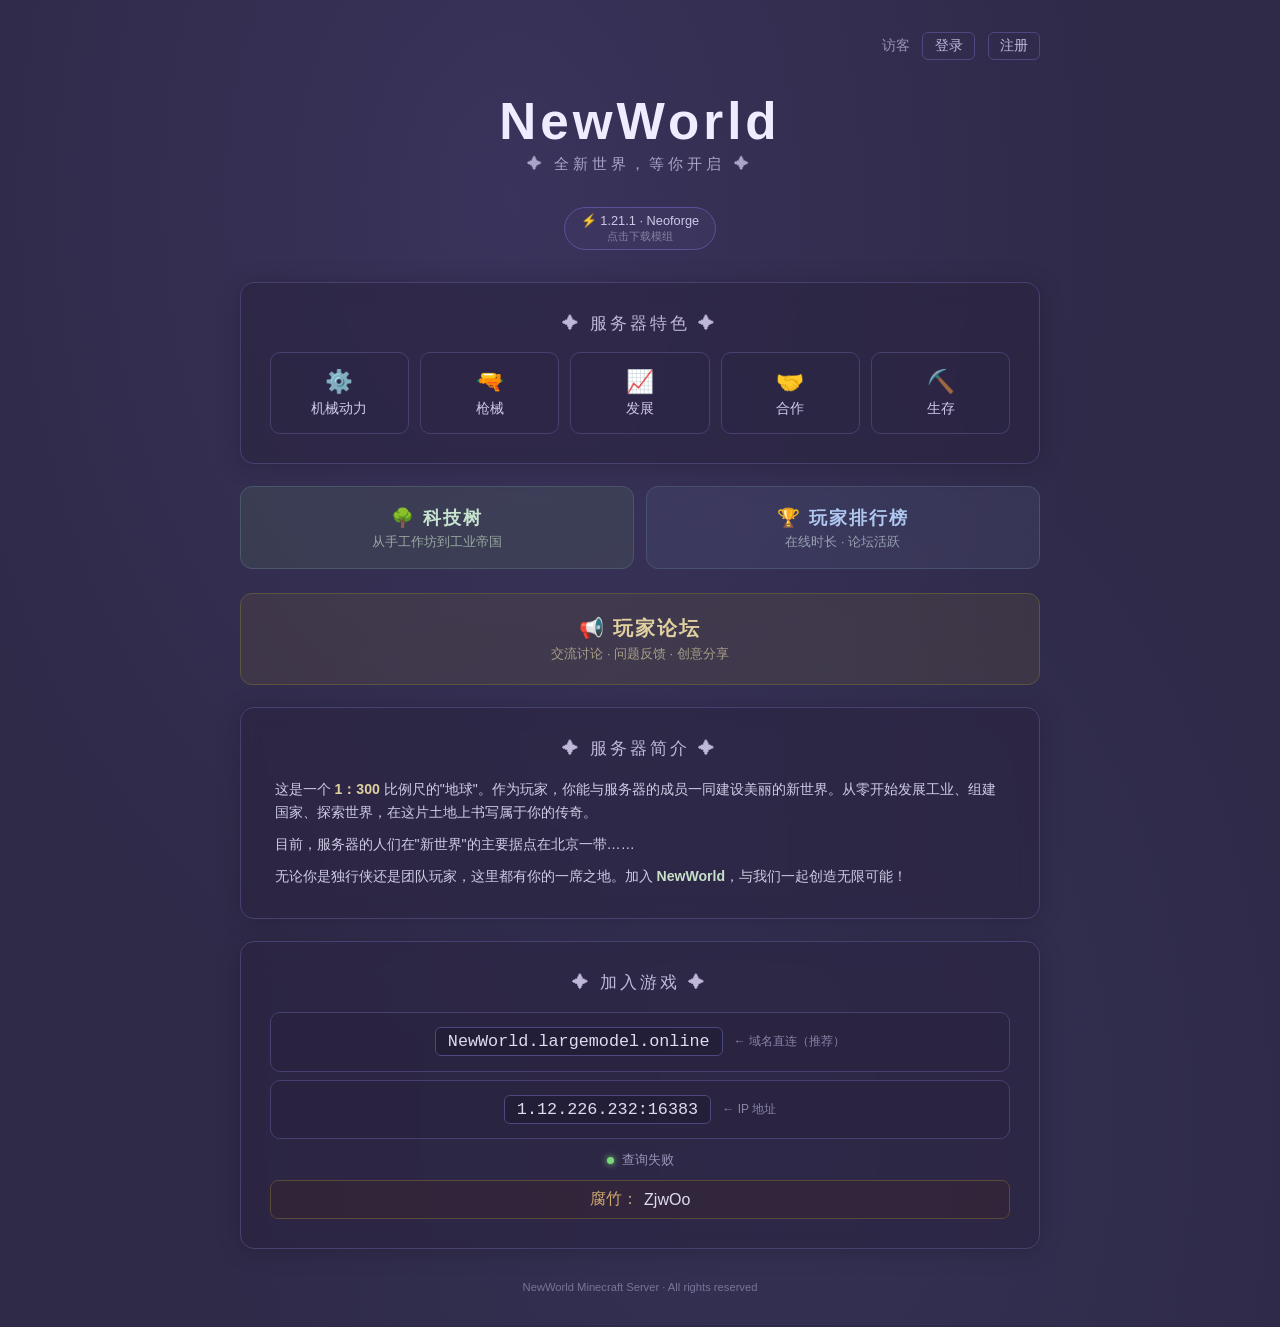
==== index.html @ 07bcfc47 "Initial commit: NewWorld Minecraft Server website" ====
<!DOCTYPE html>
<html lang="zh-CN">
<head>
<meta charset="utf-8">
<meta name="viewport" content="width=device-width, initial-scale=1.0">
<title>NewWorld Minecraft Server</title>
<style>
*{margin:0;padding:0;box-sizing:border-box}
body{
  font-family:'Segoe UI','PingFang SC','Microsoft YaHei',sans-serif;
  background:#2f2a48;
  color:#e4e0f0;
  min-height:100vh;
  display:flex;
  flex-direction:column;
  align-items:center;
  background-image:
    radial-gradient(ellipse at 40% 15%, rgba(120,100,200,.15) 0%, transparent 55%),
    radial-gradient(ellipse at 60% 85%, rgba(90,110,190,.1) 0%, transparent 50%);
  padding:2rem;
}
.container{max-width:800px;width:100%;text-align:center;flex:1;position:relative;z-index:1}
.top-bar{display:flex;justify-content:flex-end;align-items:center;gap:.8rem;margin-bottom:2rem;font-size:.85rem}
.top-bar .guest{color:#9a94b8}
.top-bar .user{color:#c8e0c8;font-size:1.05rem;font-weight:500}
.top-bar a{cursor:pointer;color:#c0b8e0;text-decoration:none;padding:.25rem .7rem;border:1px solid #4e4880;border-radius:6px;transition:.2s}
.top-bar a:hover{background:rgba(100,80,180,.15);border-color:#8a82b8}
.logo{font-size:3.2rem;font-weight:700;color:#f0ecff;letter-spacing:4px;margin-bottom:.2rem}
.subtitle{font-size:.95rem;color:#aaa4c8;margin-bottom:2rem;letter-spacing:4px}
.badge{display:inline-block;background:rgba(65,58,100,.55);border:1px solid #5a5298;border-radius:999px;padding:.3rem 1rem;font-size:.8rem;color:#d0c8e8;margin-bottom:2rem}
.card{background:rgba(42,36,64,.6);border:1px solid #484070;border-radius:14px;padding:1.8rem;backdrop-filter:blur(10px);margin-bottom:1.4rem;box-shadow:0 2px 24px rgba(0,0,0,.18)}
.card h2{font-size:1.05rem;margin-bottom:1.1rem;letter-spacing:3px;color:#c0b8d8;font-weight:400}
.features{display:grid;grid-template-columns:repeat(auto-fit,minmax(130px,1fr));gap:.7rem}
.feature{background:rgba(45,38,68,.5);border:1px solid #484070;border-radius:10px;padding:.9rem .4rem;transition:.25s;cursor:pointer;position:relative}
.feature:hover{border-color:#6a6298;transform:translateY(-3px);box-shadow:0 4px 16px rgba(70,55,140,.25)}
.feature .icon{font-size:1.4rem;display:block;margin-bottom:.3rem}
.feature .label{font-size:.85rem;color:#d0c8e8}
.feature .tip{visibility:hidden;opacity:0;position:absolute;bottom:calc(100% + 8px);left:50%;transform:translateX(-50%);background:rgba(40,34,62,.95);border:1px solid #4e4880;border-radius:8px;padding:.3rem .65rem;font-size:.7rem;color:#d0c8e8;white-space:nowrap;transition:.15s;z-index:10;pointer-events:none;box-shadow:0 4px 12px rgba(0,0,0,.3)}
.feature .tip::after{content:'';position:absolute;top:100%;left:50%;transform:translateX(-50%);border:4px solid transparent;border-top-color:#4e4880}
.feature:hover .tip{visibility:visible;opacity:1}
.ip-box{background:rgba(38,32,58,.45);border:1px solid #484070;border-radius:10px;padding:.9rem;display:flex;align-items:center;justify-content:center;gap:.7rem;flex-wrap:wrap;margin-top:.5rem}
.ip-box code{font-size:1.05rem;background:rgba(30,26,50,.55);padding:.25rem .75rem;border-radius:6px;border:1px solid #4e4880;word-break:break-all;font-weight:500;color:#e0dcf0}
.ip-box .hint{font-size:.75rem;color:#8a84a8}
.status{display:inline-flex;align-items:center;gap:.5rem;font-size:.8rem;color:#9a94b8;margin-top:.8rem}
.status-dot{width:7px;height:7px;border-radius:50%;background:#7ad87a;display:inline-block;animation:pulse 2.5s infinite;box-shadow:0 0 6px #7ad87a}
@keyframes pulse{0%,100%{opacity:1}50%{opacity:.4}}
.footer{margin-top:2rem;font-size:.7rem;color:#7a7498}
.modal{display:none;position:fixed;inset:0;background:rgba(0,0,0,.45);align-items:center;justify-content:center;z-index:100;padding:1rem}
.modal.show{display:flex}
.modal-box{background:#2f2a48;border:1px solid #484070;border-radius:14px;padding:1.8rem;width:100%;max-width:360px;box-shadow:0 6px 32px rgba(0,0,0,.35)}
.modal-box h3{font-size:1.05rem;margin-bottom:1rem;color:#c0b8d8;text-align:center;font-weight:400;letter-spacing:2px}
.modal-box input{width:100%;padding:.55rem .75rem;margin-bottom:.5rem;border:1px solid #484070;border-radius:8px;background:#282448;color:#e0dcf0;font-size:.85rem;outline:none}
.modal-box input:focus{border-color:#6a6298}
.pw-wrap{position:relative;margin-bottom:.5rem}
.pw-wrap input{margin-bottom:0;padding-right:2.5rem}
.pw-toggle{position:absolute;top:50%;right:10px;transform:translateY(-50%);cursor:pointer;font-size:1rem;color:#7a7498;background:none;border:none;padding:4px;line-height:1;z-index:2}
.pw-toggle:hover{color:#c0b8d8}
.modal-box .btn{width:100%;padding:.55rem;border:none;border-radius:8px;font-size:.85rem;font-weight:400;cursor:pointer;margin-top:.2rem}
.modal-box .btn-primary{background:rgba(75,65,130,.55);color:#e4e0f0;transition:.2s}
.modal-box .btn-primary:hover{background:rgba(85,75,150,.65)}
.modal-box .switch{text-align:center;margin-top:.7rem;font-size:.75rem;color:#8a84a8}
.modal-box .switch a{cursor:pointer;color:#c0b8d8;text-decoration:underline}
.modal-box .error{color:#d07a7a;font-size:.75rem;margin-bottom:.4rem;text-align:center;display:none}
@media(max-width:480px){.logo{font-size:2.2rem}.features{grid-template-columns:repeat(2,1fr)}}
.uc{position:fixed;z-index:999;background:rgba(40,34,62,.96);border:1px solid #585090;border-radius:12px;padding:1.2rem;min-width:150px;text-align:center;backdrop-filter:blur(12px);box-shadow:0 8px 32px rgba(0,0,0,.4);opacity:0;visibility:hidden;transition:opacity .2s,visibility .2s;pointer-events:none}
.uc.s{opacity:1;visibility:visible}
.uc .p{width:80px;height:80px;border-radius:50%;margin:0 auto .6rem;display:flex;align-items:center;justify-content:center;font-size:1.8rem;color:#e4e0f0;overflow:hidden;background:rgba(75,65,130,.55)}
.uc .p img{width:100%;height:100%;object-fit:cover}
.uc .n{font-size:.9rem;color:#e0dcf0;font-weight:600}
.uc .r{font-size:.7rem;color:#8a84a8;margin-top:.15rem}
</style>
</head>
<body>
<div class="container">
  <div class="top-bar">
    <span id="authDisplay"><span class="guest">访客</span></span>
    <a id="authBtn" onclick="showLogin()">登录</a>
    <a id="regBtn" onclick="showRegister()">注册</a>
    <a id="profileBtn" style="display:none;background:rgba(90,80,160,.5);border-color:#6a6298;color:#e4e0f0;font-weight:500;padding:.3rem .9rem;font-size:.85rem;border-radius:6px" href="/profile">我的</a>
    <a id="adminBtn" href="/admin" style="display:none;background:rgba(120,60,60,.4);border-color:#7a5a5a;color:#e0d0d0;font-weight:500;padding:.3rem .9rem;font-size:.85rem;border-radius:6px">⚙️ 管理</a>
    <a id="logoutBtn" style="display:none" onclick="logout()">退出</a>
  </div>

  <div class="logo">NewWorld</div>
  <div class="subtitle">✦ 全新世界，等你开启 ✦</div>
  <a href="/mods/" style="text-decoration:none;display:inline-block"><div class="badge">⚡ 1.21.1 · Neoforge<br><span style="font-size:.7rem;opacity:.5">点击下载模组</span></div></a>

  <div class="card">
    <h2>✦ 服务器特色 ✦</h2>
    <div class="features">
      <div class="feature"><span class="icon">⚙️</span><span class="label">机械动力</span><span class="tip">使用机械与应力创造属于你的家园！</span></div>
      <div class="feature"><span class="icon">🔫</span><span class="label">枪械</span><span class="tip">枪支、火炮与弹药</span></div>
      <div class="feature"><span class="icon">📈</span><span class="label">发展</span><span class="tip">在1：300的模拟世界建立宏伟国家</span></div>
      <div class="feature"><span class="icon">🤝</span><span class="label">合作</span><span class="tip">团结则存！</span></div>
      <div class="feature"><span class="icon">⛏️</span><span class="label">生存</span><span class="tip">第N个五年计划</span></div>
    </div>
  </div>

      <div style="display:flex;gap:.7rem;margin-bottom:1.5rem;flex-wrap:wrap">
      <a href="/tech" style="text-decoration:none;flex:1;min-width:200px">
        <div style="background:rgba(75,105,90,.25);border:1px solid #4a5868;border-radius:12px;padding:1.1rem;text-align:center;transition:.25s">
          <div style="font-size:1.15rem;font-weight:600;color:#c8e4d0;letter-spacing:2px">🌳 科技树</div>
          <div style="font-size:.8rem;color:#98a8a0;margin-top:.25rem">从手工作坊到工业帝国</div>
        </div>
      </a>
      <a href="/leaderboard" style="text-decoration:none;flex:1;min-width:200px">
        <div style="background:rgba(75,85,120,.25);border:1px solid #4a5070;border-radius:12px;padding:1.1rem;text-align:center;transition:.25s">
          <div style="font-size:1.15rem;font-weight:600;color:#b0c8f0;letter-spacing:2px">🏆 玩家排行榜</div>
          <div style="font-size:.8rem;color:#98a0b0;margin-top:.25rem">在线时长 · 论坛活跃</div>
        </div>
      </a>
      </div>
      <a href="/forum" style="text-decoration:none;display:block;margin-bottom:1.4rem">
    <div style="background:rgba(110,95,50,.2);border:1px solid #5a5440;border-radius:12px;padding:1.3rem;text-align:center;transition:.25s">
      <div style="font-size:1.25rem;font-weight:600;color:#e0d0a0;letter-spacing:2px">📢 玩家论坛</div>
      <div style="font-size:.8rem;color:#a8a088;margin-top:.25rem">交流讨论 · 问题反馈 · 创意分享</div>
    </div>
  </a>

  <div class="card">
    <h2>✦ 服务器简介 ✦</h2>
    <div style="line-height:1.7;font-size:.88rem;color:#d0cce4;text-align:left;padding:0 .3rem">
      <p>这是一个 <strong style="color:#e0d0a0">1：300</strong> 比例尺的"地球"。作为玩家，你能与服务器的成员一同建设美丽的新世界。从零开始发展工业、组建国家、探索世界，在这片土地上书写属于你的传奇。</p>
      <p style="margin-top:.5rem">目前，服务器的人们在"新世界"的主要据点在北京一带……</p>
      <p style="margin-top:.5rem">无论你是独行侠还是团队玩家，这里都有你的一席之地。加入 <strong style="color:#c8e0c8">NewWorld</strong>，与我们一起创造无限可能！</p>
    </div>
  </div>

  <div class="card">
    <h2>✦ 加入游戏 ✦</h2>
    <div class="ip-box">
      <code>NewWorld.largemodel.online</code>
      <span class="hint">← 域名直连（推荐）</span>
    </div>
    <div class="ip-box" style="margin-top:.5rem">
      <code>1.12.226.232:16383</code>
      <span class="hint">← IP 地址</span>
    </div>
    <div class="status" id="status">
      <span class="status-dot" id="statusDot"></span>
      <span id="statusText">查询中...</span>
    </div>
    <div id="playerList" style="display:none;margin-top:.8rem;padding-top:.8rem;border-top:1px solid #484070">
      <div style="font-size:.8rem;color:#9a94b8;margin-bottom:.5rem;letter-spacing:1px">当前在线玩家</div>
      <div id="playerNames" style="display:flex;flex-wrap:wrap;justify-content:center;gap:.4rem"></div>
    </div>
    <div id="historyList" style="display:none;margin-top:.6rem;padding-top:.6rem;border-top:1px solid #484070">
      <div style="font-size:.75rem;color:#8a84a8;margin-bottom:.4rem;letter-spacing:1px">历史登入玩家</div>
      <div id="historyNames" style="display:flex;flex-wrap:wrap;justify-content:center;gap:.4rem"></div>
    </div>
    <div style="margin-top:.7rem;padding:.5rem 1rem;background:rgba(60,35,25,.25);border:1px solid #5a4838;border-radius:8px;display:flex;align-items:center;justify-content:center;gap:.4rem">
      <span style="color:#d0a870;font-weight:500;font-size:1rem">腐竹：</span>
      <span style="color:#e0dcf0;font-size:1rem;font-weight:400">ZjwOo</span>
    </div>
  </div>

  <div class="footer">NewWorld Minecraft Server · All rights reserved</div>
</div>

<div class="modal" id="authModal">
  <div class="modal-box" id="loginBox">
    <h3 id="modalTitle">登录</h3>
    <div class="error" id="authError"></div>
    <input id="authUsername" placeholder="用户名" autocomplete="username">
    <div class="pw-wrap">
      <input id="authPassword" type="password" placeholder="密码" autocomplete="current-password">
      <span class="pw-toggle" id="pwToggle" onclick="togglePw()">👁</span>
    </div>
    <input id="authEmail" type="email" placeholder="邮箱（选填）" style="display:none" autocomplete="email">
    <button class="btn btn-primary" id="authSubmit" onclick="submitAuth()">登录</button>
    <div class="switch" id="authSwitch">
      <a id="switchLink" onclick="toggleAuthMode()">没有账号？去注册</a>
      <span style="color:#5a5478;margin:0 .3rem">|</span>
      <a onclick="showForgotPw()" style="cursor:pointer;color:#7a7498;text-decoration:underline;font-size:.7rem">忘记密码</a>
    </div>
  </div>
</div>

<script>
let token = localStorage.getItem('token') || '';
let isLogin = true;

function showLogin() { isLogin = true; openModal(); }
function showRegister() { isLogin = false; openModal(); }

function openModal() {
  document.getElementById('authModal').classList.add('show');
  document.getElementById('authError').style.display = 'none';
  if (isLogin) {
    document.getElementById('modalTitle').textContent = '登录';
    document.getElementById('authSubmit').textContent = '登录';
    document.getElementById('authEmail').style.display = 'none';
    document.getElementById('switchLink').textContent = '没有账号？去注册';
  } else {
    document.getElementById('modalTitle').textContent = '注册';
    document.getElementById('authSubmit').textContent = '注册';
    document.getElementById('authEmail').style.display = 'block';
    document.getElementById('switchLink').textContent = '已有账号？去登录';
  }
}

function closeModal() { document.getElementById('authModal').classList.remove('show'); }
document.getElementById('authModal').onclick = function(e) { if (e.target === this) closeModal(); };

function toggleAuthMode() { isLogin = !isLogin; openModal(); }

function showForgotPw() {
  document.getElementById('authModal').classList.add('show');
  document.getElementById('loginBox').innerHTML = `
    <h3 style="font-size:1.05rem;margin-bottom:1rem;color:#c0b8d8;text-align:center;font-weight:400;letter-spacing:2px">🔑 重置密码</h3>
    <div class="error" id="authError" style="display:none"></div>
    <input id="forgotEmail" placeholder="注册时使用的邮箱" autocomplete="email">
    <button class="btn btn-primary" onclick="submitForgotPw()" style="width:100%;padding:.55rem;border:none;border-radius:8px;font-size:.85rem;cursor:pointer;background:rgba(75,65,130,.55);color:#e4e0f0;margin-top:.2rem">发送重置链接</button>
    <div id="forgotResult" style="font-size:.75rem;color:#c8e0c8;margin-top:.5rem;text-align:center;display:none"></div>
    <div class="switch" style="margin-top:.7rem;font-size:.75rem;color:#8a84a8;text-align:center">
      <a onclick="closeModal();showLogin()" style="cursor:pointer;color:#c0b8d8;text-decoration:underline">返回登录</a>
    </div>
  `;
}

async function submitForgotPw() {
  const email = document.getElementById('forgotEmail').value.trim();
  const err = document.getElementById('authError');
  const result = document.getElementById('forgotResult');
  if (!email) { err.textContent='请输入邮箱'; err.style.display='block'; return; }
  err.style.display = 'none';
  try {
    const r = await fetch('/api/forgot_password', {method:'POST', headers:{'Content-Type':'application/json'}, body:JSON.stringify({email})});
    const d = await r.json();
    if (d.ok) {
      result.style.display = 'block';
      result.innerHTML = '✅ 重置链接已生成<br><a href="' + d.reset_link + '" style="color:#6ab8ff;word-break:break-all">点击此处重置密码</a><br><span style="font-size:.65rem;color:#7a7498">链接1小时内有效</span>';
    } else { err.textContent = d.error; err.style.display = 'block'; }
  } catch(e) { err.textContent = '网络错误'; err.style.display = 'block'; }
}

function togglePw() {
  const el = document.getElementById('authPassword');
  const btn = document.getElementById('pwToggle');
  if (el.type === 'password') {
    el.type = 'text';
    btn.textContent = '🙈';
  } else {
    el.type = 'password';
    btn.textContent = '👁';
  }
}

async function submitAuth() {
  const username = document.getElementById('authUsername').value.trim();
  const password = document.getElementById('authPassword').value;
  const email = document.getElementById('authEmail').value.trim();
  const err = document.getElementById('authError');
  if (!username || !password) { err.textContent = '请填写用户名和密码'; err.style.display = 'block'; return; }
  const endpoint = isLogin ? '/api/login' : '/api/register';
  const body = isLogin ? {username, password} : {username, password, email};
  try {
    const r = await fetch(endpoint, {method:'POST', headers:{'Content-Type':'application/json'}, body:JSON.stringify(body)});
    const d = await r.json();
    if (d.ok) {
      token = d.token;
      localStorage.setItem('token', token);
      closeModal();
      updateAuthUI(d.username);
    } else {
      err.textContent = d.error; err.style.display = 'block';
    }
  } catch(e) {
    err.textContent = '网络错误'; err.style.display = 'block';
  }
}

async function logout() {
  if (token) {
    await fetch('/api/logout', {method:'POST', headers:{'Content-Type':'application/json'}, body:JSON.stringify({token})});
  }
  token = '';
  localStorage.removeItem('token');
  updateAuthUI();
}

async function updateAuthUI(username, role, avatar) {
  const display = document.getElementById('authDisplay');
  const authBtn = document.getElementById('authBtn');
  const regBtn = document.getElementById('regBtn');
  const profileBtn = document.getElementById('profileBtn');
  const adminBtn = document.getElementById('adminBtn');
  const logoutBtn = document.getElementById('logoutBtn');
  if (username) {
    const avatarHtml = avatar ? '<img src="' + avatar + '" style="width:32px;height:32px;border-radius:50%;vertical-align:middle;margin-right:6px;object-fit:cover">' : '';
    display.innerHTML = '<span data-u="' + username + '" data-r="' + (role || '用户') + '" style="cursor:pointer">' + avatarHtml + '</span><span class="user">' + username + '</span>';
    authBtn.style.display = 'none';
    regBtn.style.display = 'none';
    profileBtn.style.display = 'inline';
    adminBtn.style.display = role === '腐竹' ? 'inline' : 'none';
    logoutBtn.style.display = 'inline';
  } else {
    display.innerHTML = '<span class="guest">访客</span>';
    authBtn.style.display = 'inline';
    regBtn.style.display = 'inline';
    profileBtn.style.display = 'none';
    adminBtn.style.display = 'none';
    logoutBtn.style.display = 'none';
  }
}

async function checkAuth() {
  if (!token) return;
  try {
    const r = await fetch('/api/me', {headers:{'Authorization':'Bearer ' + token}});
    const d = await r.json();
    if (d.ok && d.user) updateAuthUI(d.user.username, d.user.role, d.user.avatar);
    else { token = ''; localStorage.removeItem('token'); updateAuthUI(); }
  } catch(e) { updateAuthUI(); }
}

async function fetchStatus() {
  try {
    const r = await fetch('/api/status');
    const d = await r.json();
    const dot = document.getElementById('statusDot');
    const txt = document.getElementById('statusText');
    if (d.online) {
      dot.style.background = '#5cd85c'; dot.style.boxShadow = '0 0 8px #5cd85c';
      txt.textContent = '在线 ' + d.players.online + '/' + d.players.max + ' 人';
      const pl = document.getElementById('playerList');
      const pn = document.getElementById('playerNames');
      if (d.players.list && d.players.list.length > 0) {
        pl.style.display = 'block';
        pn.innerHTML = d.players.list.map(n =>
          '<span style="background:rgba(45,38,70,.5);border:1px solid #4e4880;border-radius:6px;padding:.2rem .65rem;font-size:.75rem;color:#d0c8e8">' + n + '</span>'
        ).join('');
      } else { pl.style.display = 'none'; }
      const hl = document.getElementById('historyList');
      const hn = document.getElementById('historyNames');
      if (d.history && d.history.length > 0) {
        hl.style.display = 'block';
        hn.innerHTML = d.history.map(n =>
          '<span style="background:rgba(38,32,60,.4);border:1px solid #484070;border-radius:5px;padding:.15rem .55rem;font-size:.7rem;color:#9a94b8">' + n + '</span>'
        ).join('');
      } else { hl.style.display = 'none'; }
    } else {
      dot.style.background = '#555'; dot.style.boxShadow = 'none'; dot.style.animation = 'none';
      txt.textContent = '服务器离线';
      document.getElementById('playerList').style.display = 'none';
      document.getElementById('historyList').style.display = 'none';
    }
  } catch(e) { document.getElementById('statusText').textContent = '查询失败'; }
}

checkAuth();
fetchStatus();
setInterval(fetchStatus, 30000);
(function(){var c,t;document.addEventListener('mouseover',function(e){var a=e.target.closest('[data-u]');if(!a||a.dataset.t)return;var u=a.dataset.u;a.dataset.t=setTimeout(function(){if(!c){c=document.createElement('div');c.className='uc';c.innerHTML='<div class="p"></div><div class="n"></div><div class="r"></div>';document.body.appendChild(c)}var r=a.getBoundingClientRect(),p=c.querySelector('.p'),n=c.querySelector('.n'),l=c.querySelector('.r');p.innerHTML='';var i=a.querySelector('img');if(i)p.appendChild(i.cloneNode());else p.textContent=u.charAt(0).toUpperCase();n.textContent=u;l.textContent=a.dataset.r||'用户';c.classList.add('s');var x=r.left+r.width/2-75,y=r.top-c.offsetHeight-10;if(y<10)y=r.bottom+10;c.style.left=Math.max(5,x)+'px';c.style.top=y+'px'},1000)}),document.addEventListener('mouseout',function(e){var a=e.target.closest('[data-u]');if(!a)return;if(a.dataset.t){clearTimeout(parseInt(a.dataset.t));delete a.dataset.t}if(c)c.classList.remove('s')})})();
document.addEventListener('click',function(e){var a=e.target.closest('[data-u]');if(a&&!a.closest('.uc')){e.stopPropagation();if(a.dataset.u)window.location.href='/user?username='+encodeURIComponent(a.dataset.u)}});
</script>
</body>
</html>
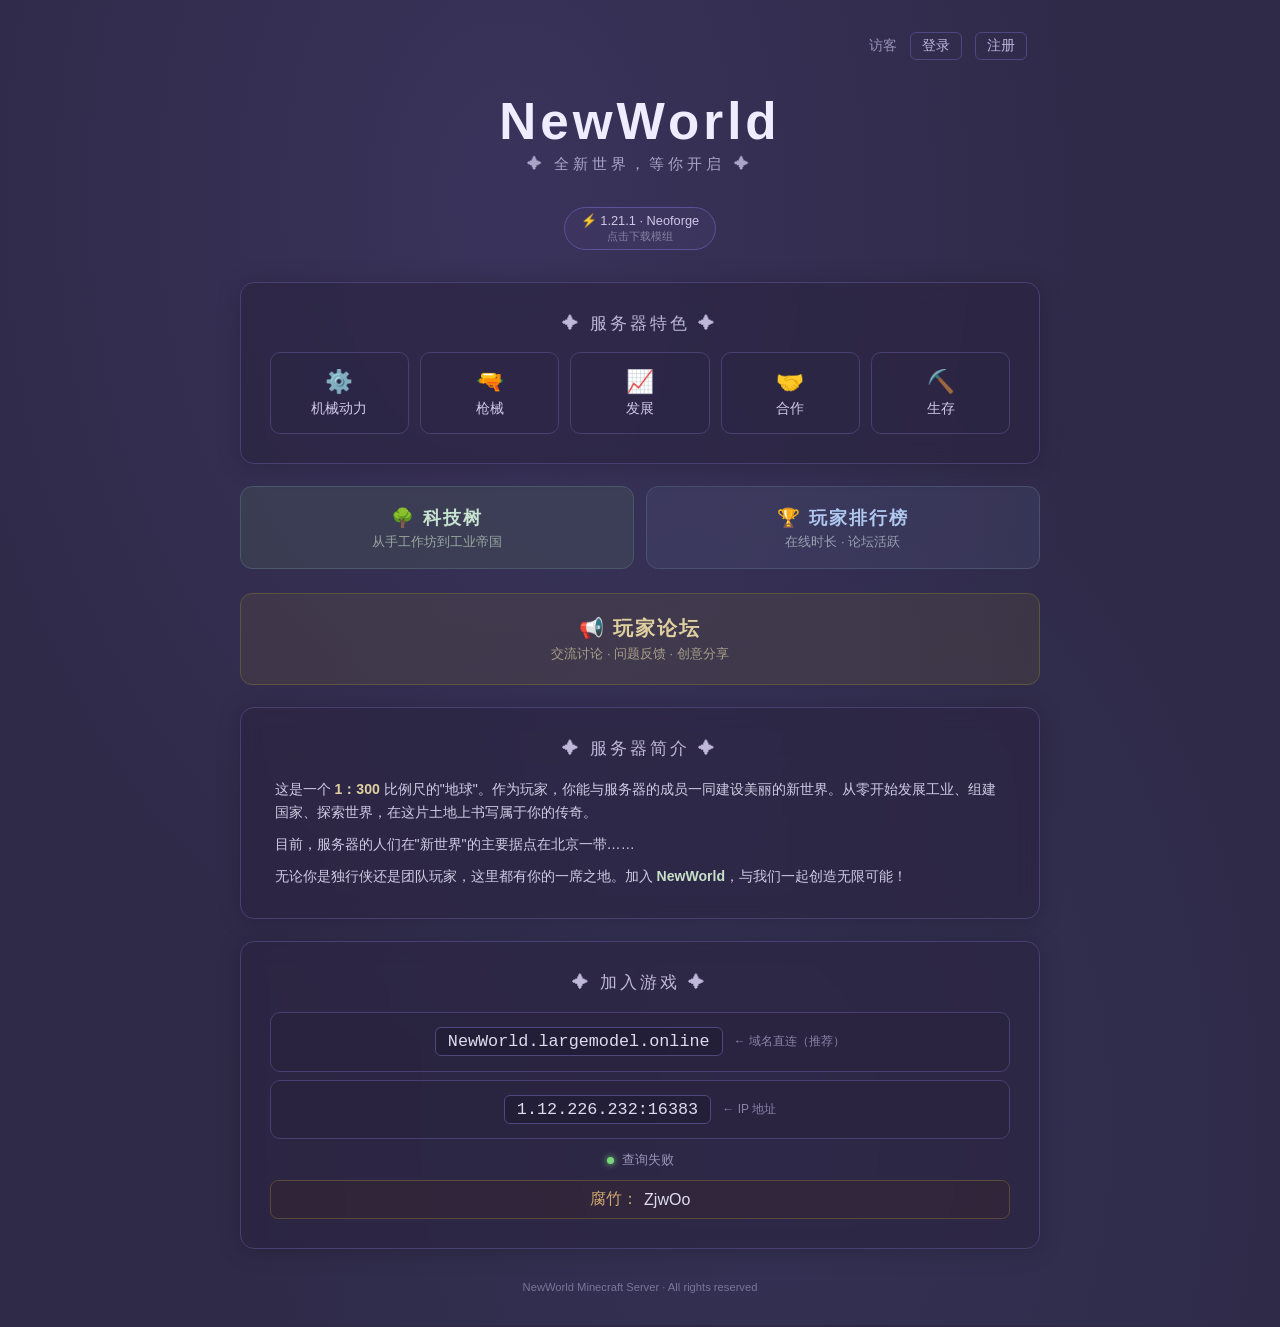
==== commit 68f23262: "Add theme system, image lightbox, back-to-top, unified nav" ====
--- a/index.html
+++ b/index.html
@@ -4,6 +4,7 @@
 <meta charset="utf-8">
 <meta name="viewport" content="width=device-width, initial-scale=1.0">
 <title>NewWorld Minecraft Server</title>
+<link rel="stylesheet" href="/common.css">
 <style>
 *{margin:0;padding:0;box-sizing:border-box}
 body{
@@ -62,6 +63,15 @@
 .modal-box .switch a{cursor:pointer;color:#c0b8d8;text-decoration:underline}
 .modal-box .error{color:#d07a7a;font-size:.75rem;margin-bottom:.4rem;text-align:center;display:none}
 @media(max-width:480px){.logo{font-size:2.2rem}.features{grid-template-columns:repeat(2,1fr)}}
+.act-item{display:flex;align-items:flex-start;gap:.6rem;padding:.4rem 0;border-bottom:1px solid rgba(72,64,112,.2);font-size:.8rem;line-height:1.4}
+.act-item:last-child{border-bottom:none}
+.act-icon{font-size:1rem;flex-shrink:0;margin-top:.1rem}
+.act-body{flex:1;min-width:0}
+.act-title{color:#e0dcf0;overflow:hidden;text-overflow:ellipsis;white-space:nowrap}
+.act-title a{color:#c0b8e0;text-decoration:none}
+.act-title a:hover{color:#e0dcf0}
+.act-meta{font-size:.68rem;color:#7a7498;margin-top:.05rem}
+.act-meta .un{color:#80a0c8}
 .uc{position:fixed;z-index:999;background:rgba(40,34,62,.96);border:1px solid #585090;border-radius:12px;padding:1.2rem;min-width:150px;text-align:center;backdrop-filter:blur(12px);box-shadow:0 8px 32px rgba(0,0,0,.4);opacity:0;visibility:hidden;transition:opacity .2s,visibility .2s;pointer-events:none}
 .uc.s{opacity:1;visibility:visible}
 .uc .p{width:80px;height:80px;border-radius:50%;margin:0 auto .6rem;display:flex;align-items:center;justify-content:center;font-size:1.8rem;color:#e4e0f0;overflow:hidden;background:rgba(75,65,130,.55)}
@@ -79,6 +89,7 @@
     <a id="profileBtn" style="display:none;background:rgba(90,80,160,.5);border-color:#6a6298;color:#e4e0f0;font-weight:500;padding:.3rem .9rem;font-size:.85rem;border-radius:6px" href="/profile">我的</a>
     <a id="adminBtn" href="/admin" style="display:none;background:rgba(120,60,60,.4);border-color:#7a5a5a;color:#e0d0d0;font-weight:500;padding:.3rem .9rem;font-size:.85rem;border-radius:6px">⚙️ 管理</a>
     <a id="logoutBtn" style="display:none" onclick="logout()">退出</a>
+    <span class="theme-switcher-wrap"></span>
   </div>
 
   <div class="logo">NewWorld</div>
@@ -154,6 +165,13 @@
     </div>
   </div>
 
+  <div class="card" id="activityCard" style="display:none">
+    <h2>✦ 最新动态 ✦</h2>
+    <div style="text-align:left" id="activityFeed"></div>
+    <div style="text-align:center;margin-top:.5rem"><a href="/activity" style="color:#6ab8ff;font-size:.78rem;text-decoration:none">查看全部活动 →</a></div>
+  </div>
+
+  <button class="back-top" id="backTop">↑</button>
   <div class="footer">NewWorld Minecraft Server · All rights reserved</div>
 </div>
 
@@ -348,11 +366,50 @@
   } catch(e) { document.getElementById('statusText').textContent = '查询失败'; }
 }
 
+const ACT_ICONS = {post:'📢', reply:'💬', tech:'🔬', user:'👤'};
+const TECH_LABELS = {pending:'⏳', approved:'✅', rejected:'❌'};
+
+async function loadActivity() {
+  try {
+    const r = await fetch('/api/activity');
+    const d = await r.json();
+    if (!d.ok || !d.activity || d.activity.length === 0) return;
+    document.getElementById('activityCard').style.display = 'block';
+    document.getElementById('activityFeed').innerHTML = d.activity.slice(0, 8).map(a => {
+      let title = '', link = '';
+      if (a.type === 'post') { title = '发布了新帖《<a href="/forum" onclick="event.stopPropagation();viewPostFromHome(' + a.id + ')">' + esc(a.title) + '</a>》'; }
+      else if (a.type === 'reply') { title = '回复了帖子《<a href="/forum" onclick="event.stopPropagation();viewPostFromHome(' + a.post_id + ')">' + esc(a.title) + '</a>》'; }
+      else if (a.type === 'tech') { title = '提交了科技 <strong>' + esc(a.tech_key) + '</strong> ' + (TECH_LABELS[a.status] || ''); }
+      else if (a.type === 'user') { title = '注册了账号'; }
+      return '<div class="act-item"><span class="act-icon">' + (ACT_ICONS[a.type] || '📌') + '</span><div class="act-body"><div class="act-title">' + title + '</div><div class="act-meta"><span class="un" data-u="' + esc(a.username) + '" style="cursor:pointer">' + esc(a.username) + '</span> · ' + fmtTimeAgo(a.time) + '</div></div></div>';
+    }).join('');
+  } catch(e) {}
+}
+
+function viewPostFromHome(id) { localStorage.setItem('viewPost', id); }
+
+function fmtTimeAgo(t) {
+  if (!t) return '';
+  const s = Math.floor((Date.now() - new Date(t.replace(' ','T')+'+08:00').getTime()) / 1000);
+  if (s < 60) return '刚刚';
+  if (s < 3600) return Math.floor(s / 60) + ' 分钟前';
+  if (s < 86400) return Math.floor(s / 3600) + ' 小时前';
+  return Math.floor(s / 86400) + ' 天前';
+}
+
+function esc(s) { return (s || '').replace(/&/g,'&amp;').replace(/</g,'&lt;').replace(/>/g,'&gt;').replace(/"/g,'&quot;'); }
+
 checkAuth();
 fetchStatus();
 setInterval(fetchStatus, 30000);
+loadActivity();
+setInterval(loadActivity, 60000);
+initTheme();
+initBackTop();
+initLightbox();
 (function(){var c,t;document.addEventListener('mouseover',function(e){var a=e.target.closest('[data-u]');if(!a||a.dataset.t)return;var u=a.dataset.u;a.dataset.t=setTimeout(function(){if(!c){c=document.createElement('div');c.className='uc';c.innerHTML='<div class="p"></div><div class="n"></div><div class="r"></div>';document.body.appendChild(c)}var r=a.getBoundingClientRect(),p=c.querySelector('.p'),n=c.querySelector('.n'),l=c.querySelector('.r');p.innerHTML='';var i=a.querySelector('img');if(i)p.appendChild(i.cloneNode());else p.textContent=u.charAt(0).toUpperCase();n.textContent=u;l.textContent=a.dataset.r||'用户';c.classList.add('s');var x=r.left+r.width/2-75,y=r.top-c.offsetHeight-10;if(y<10)y=r.bottom+10;c.style.left=Math.max(5,x)+'px';c.style.top=y+'px'},1000)}),document.addEventListener('mouseout',function(e){var a=e.target.closest('[data-u]');if(!a)return;if(a.dataset.t){clearTimeout(parseInt(a.dataset.t));delete a.dataset.t}if(c)c.classList.remove('s')})})();
 document.addEventListener('click',function(e){var a=e.target.closest('[data-u]');if(a&&!a.closest('.uc')){e.stopPropagation();if(a.dataset.u)window.location.href='/user?username='+encodeURIComponent(a.dataset.u)}});
 </script>
+<script src="/common.js"></script>
 </body>
 </html>
--- a/common.css
+++ b/common.css
@@ -0,0 +1,112 @@
+/* === Theme System === */
+:root {
+  --bg: #2f2a48;
+  --bg-card: rgba(42,36,64,.6);
+  --bg-card-hover: rgba(55,45,90,.25);
+  --bg-input: #282448;
+  --border: #484070;
+  --border-hover: #6a6298;
+  --text: #e4e0f0;
+  --text-dim: #9a94b8;
+  --text-muted: #7a7498;
+  --text-bright: #f0ecff;
+  --accent: #6ab8ff;
+  --accent-glow: rgba(100,180,255,.15);
+  --accent-dim: rgba(75,65,130,.55);
+  --danger: #d07a7a;
+  --success: #c8e0c8;
+  --gold: #d0a870;
+  --gold-bg: rgba(180,140,50,.55);
+  --gradient-1: radial-gradient(ellipse at 40% 15%, rgba(120,100,200,.15) 0%, transparent 55%);
+  --gradient-2: radial-gradient(ellipse at 60% 85%, rgba(90,110,190,.1) 0%, transparent 50%);
+  --nav-bg: rgba(42,36,64,.55);
+  --card-glow: 0 2px 24px rgba(0,0,0,.18);
+}
+
+[data-theme="ocean"] {
+  --bg: #1a2a3a;
+  --bg-card: rgba(22,40,60,.6);
+  --bg-card-hover: rgba(30,55,80,.25);
+  --bg-input: #182838;
+  --border: #2a5070;
+  --border-hover: #4a7090;
+  --text: #d8e8f0;
+  --text-dim: #88a0b8;
+  --text-muted: #688098;
+  --text-bright: #e0f0ff;
+  --accent: #60b8e0;
+  --accent-glow: rgba(60,180,220,.15);
+  --accent-dim: rgba(40,80,120,.5);
+  --gold: #80b8d0;
+  --gold-bg: rgba(60,140,180,.45);
+  --gradient-1: radial-gradient(ellipse at 40% 15%, rgba(60,140,200,.15) 0%, transparent 55%);
+  --gradient-2: radial-gradient(ellipse at 60% 85%, rgba(40,100,160,.1) 0%, transparent 50%);
+  --nav-bg: rgba(22,40,60,.55);
+  --card-glow: 0 2px 24px rgba(0,30,60,.2);
+}
+
+[data-theme="forest"] {
+  --bg: #1a2a22;
+  --bg-card: rgba(26,42,34,.6);
+  --bg-card-hover: rgba(30,55,40,.25);
+  --bg-input: #182820;
+  --border: #2a5040;
+  --border-hover: #4a7860;
+  --text: #d8f0e0;
+  --text-dim: #88b898;
+  --text-muted: #689878;
+  --text-bright: #e0ffec;
+  --accent: #60d090;
+  --accent-glow: rgba(60,200,120,.15);
+  --accent-dim: rgba(40,100,60,.5);
+  --gold: #80d0a8;
+  --gold-bg: rgba(60,180,110,.45);
+  --gradient-1: radial-gradient(ellipse at 40% 15%, rgba(60,200,120,.15) 0%, transparent 55%);
+  --gradient-2: radial-gradient(ellipse at 60% 85%, rgba(40,160,90,.1) 0%, transparent 50%);
+  --nav-bg: rgba(26,42,34,.55);
+  --card-glow: 0 2px 24px rgba(0,40,20,.2);
+}
+
+[data-theme="ember"] {
+  --bg: #2a1a1a;
+  --bg-card: rgba(44,28,28,.6);
+  --bg-card-hover: rgba(60,35,35,.25);
+  --bg-input: #281818;
+  --border: #503030;
+  --border-hover: #785050;
+  --text: #f0d8d8;
+  --text-dim: #b88888;
+  --text-muted: #987070;
+  --text-bright: #ffe0e0;
+  --accent: #e08060;
+  --accent-glow: rgba(220,120,80,.15);
+  --accent-dim: rgba(120,50,30,.5);
+  --gold: #d0a070;
+  --gold-bg: rgba(180,120,50,.45);
+  --gradient-1: radial-gradient(ellipse at 40% 15%, rgba(200,80,60,.15) 0%, transparent 55%);
+  --gradient-2: radial-gradient(ellipse at 60% 85%, rgba(160,60,40,.1) 0%, transparent 50%);
+  --nav-bg: rgba(44,28,28,.55);
+  --card-glow: 0 2px 24px rgba(60,0,0,.2);
+}
+
+/* === Lightbox === */
+.lightbox{display:none;position:fixed;inset:0;z-index:1000;background:rgba(0,0,0,.75);align-items:center;justify-content:center;padding:2rem;cursor:zoom-out;backdrop-filter:blur(8px)}
+.lightbox.show{display:flex}
+.lightbox img{max-width:95vw;max-height:95vh;object-fit:contain;border-radius:8px;box-shadow:0 8px 48px rgba(0,0,0,.5)}
+.lightbox .close-lb{position:absolute;top:1rem;right:1.5rem;font-size:2rem;color:#fff;cursor:pointer;opacity:.7;transition:opacity .2s;background:none;border:none;z-index:1001}
+.lightbox .close-lb:hover{opacity:1}
+
+/* === Back to Top === */
+.back-top{position:fixed;bottom:1.5rem;right:1.5rem;width:40px;height:40px;border-radius:50%;background:var(--accent-dim);border:1px solid var(--border);color:var(--text);font-size:1.2rem;cursor:pointer;transition:all .3s;opacity:0;visibility:hidden;z-index:500;display:flex;align-items:center;justify-content:center;backdrop-filter:blur(8px)}
+.back-top.show{opacity:1;visibility:visible}
+.back-top:hover{background:var(--accent-glow);border-color:var(--border-hover);transform:translateY(-3px)}
+
+/* === Theme Switcher === */
+.theme-switcher{position:relative;display:inline-block}
+.theme-btn{cursor:pointer;font-size:1rem;padding:4px 8px;border-radius:6px;border:1px solid var(--border);background:transparent;color:var(--text-dim);transition:.2s;line-height:1}
+.theme-btn:hover{background:var(--accent-glow);border-color:var(--border-hover)}
+.theme-menu{position:absolute;top:calc(100% + 6px);right:0;background:var(--bg-card);border:1px solid var(--border);border-radius:10px;padding:.3rem;backdrop-filter:blur(12px);box-shadow:0 8px 32px rgba(0,0,0,.3);opacity:0;visibility:hidden;transition:.2s;z-index:100;min-width:120px}
+.theme-menu.show{opacity:1;visibility:visible}
+.theme-opt{display:flex;align-items:center;gap:.4rem;padding:.3rem .6rem;border-radius:6px;cursor:pointer;font-size:.8rem;color:var(--text-dim);transition:.1s;border:none;background:none;width:100%;text-align:left}
+.theme-opt:hover{background:var(--accent-glow);color:var(--text)}
+.theme-opt.active{color:var(--text);background:var(--accent-dim)}
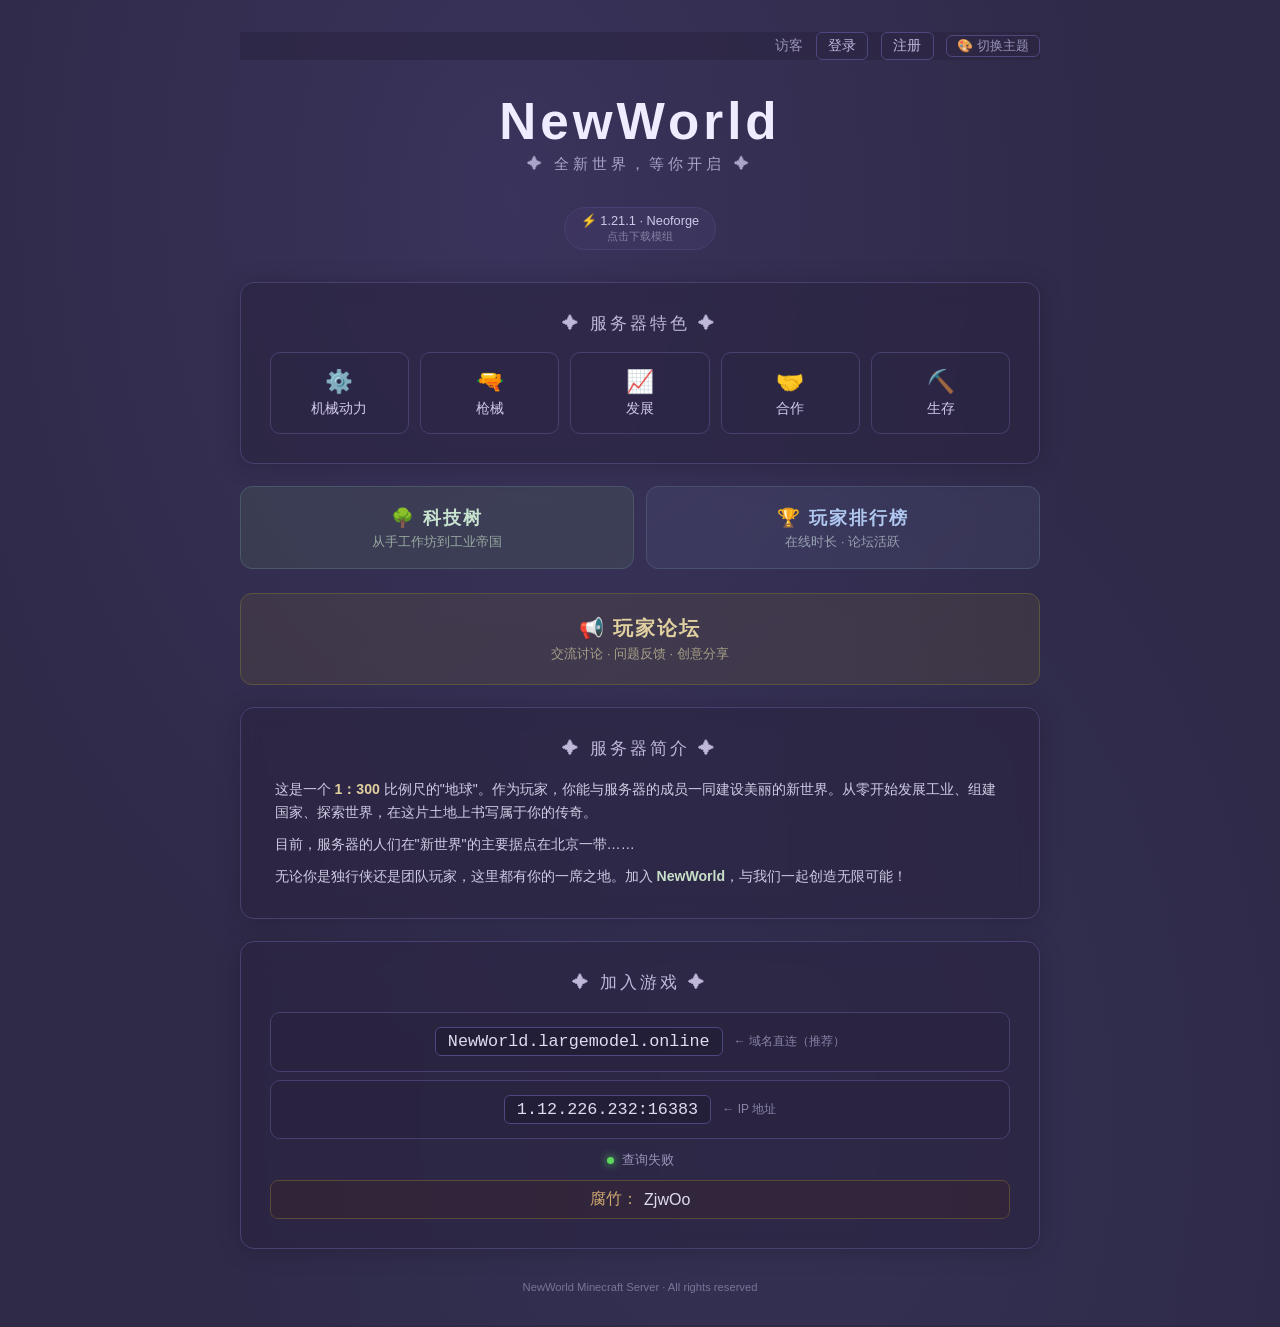
==== commit ece5250a: "Change logout text and style" ====
--- a/index.html
+++ b/index.html
@@ -5,6 +5,7 @@
 <meta name="viewport" content="width=device-width, initial-scale=1.0">
 <title>NewWorld Minecraft Server</title>
 <link rel="stylesheet" href="/common.css">
+<script src="/common.js"></script>
 <style>
 *{margin:0;padding:0;box-sizing:border-box}
 body{
@@ -88,7 +89,7 @@
     <a id="regBtn" onclick="showRegister()">注册</a>
     <a id="profileBtn" style="display:none;background:rgba(90,80,160,.5);border-color:#6a6298;color:#e4e0f0;font-weight:500;padding:.3rem .9rem;font-size:.85rem;border-radius:6px" href="/profile">我的</a>
     <a id="adminBtn" href="/admin" style="display:none;background:rgba(120,60,60,.4);border-color:#7a5a5a;color:#e0d0d0;font-weight:500;padding:.3rem .9rem;font-size:.85rem;border-radius:6px">⚙️ 管理</a>
-    <a id="logoutBtn" style="display:none" onclick="logout()">退出</a>
+    <a id="logoutBtn" style="display:none;background:rgba(130,50,50,.5);border-color:#6a3a3a;color:#e0c8c8;font-weight:500" onclick="logout()">退出登录</a>
     <span class="theme-switcher-wrap"></span>
   </div>
 
@@ -339,8 +340,8 @@
     const dot = document.getElementById('statusDot');
     const txt = document.getElementById('statusText');
     if (d.online) {
-      dot.style.background = '#5cd85c'; dot.style.boxShadow = '0 0 8px #5cd85c';
       txt.textContent = '在线 ' + d.players.online + '/' + d.players.max + ' 人';
+      updateStatusDot(localStorage.getItem('nw-theme') || 'default');
       const pl = document.getElementById('playerList');
       const pn = document.getElementById('playerNames');
       if (d.players.list && d.players.list.length > 0) {
@@ -410,6 +411,5 @@
 (function(){var c,t;document.addEventListener('mouseover',function(e){var a=e.target.closest('[data-u]');if(!a||a.dataset.t)return;var u=a.dataset.u;a.dataset.t=setTimeout(function(){if(!c){c=document.createElement('div');c.className='uc';c.innerHTML='<div class="p"></div><div class="n"></div><div class="r"></div>';document.body.appendChild(c)}var r=a.getBoundingClientRect(),p=c.querySelector('.p'),n=c.querySelector('.n'),l=c.querySelector('.r');p.innerHTML='';var i=a.querySelector('img');if(i)p.appendChild(i.cloneNode());else p.textContent=u.charAt(0).toUpperCase();n.textContent=u;l.textContent=a.dataset.r||'用户';c.classList.add('s');var x=r.left+r.width/2-75,y=r.top-c.offsetHeight-10;if(y<10)y=r.bottom+10;c.style.left=Math.max(5,x)+'px';c.style.top=y+'px'},1000)}),document.addEventListener('mouseout',function(e){var a=e.target.closest('[data-u]');if(!a)return;if(a.dataset.t){clearTimeout(parseInt(a.dataset.t));delete a.dataset.t}if(c)c.classList.remove('s')})})();
 document.addEventListener('click',function(e){var a=e.target.closest('[data-u]');if(a&&!a.closest('.uc')){e.stopPropagation();if(a.dataset.u)window.location.href='/user?username='+encodeURIComponent(a.dataset.u)}});
 </script>
-<script src="/common.js"></script>
 </body>
 </html>
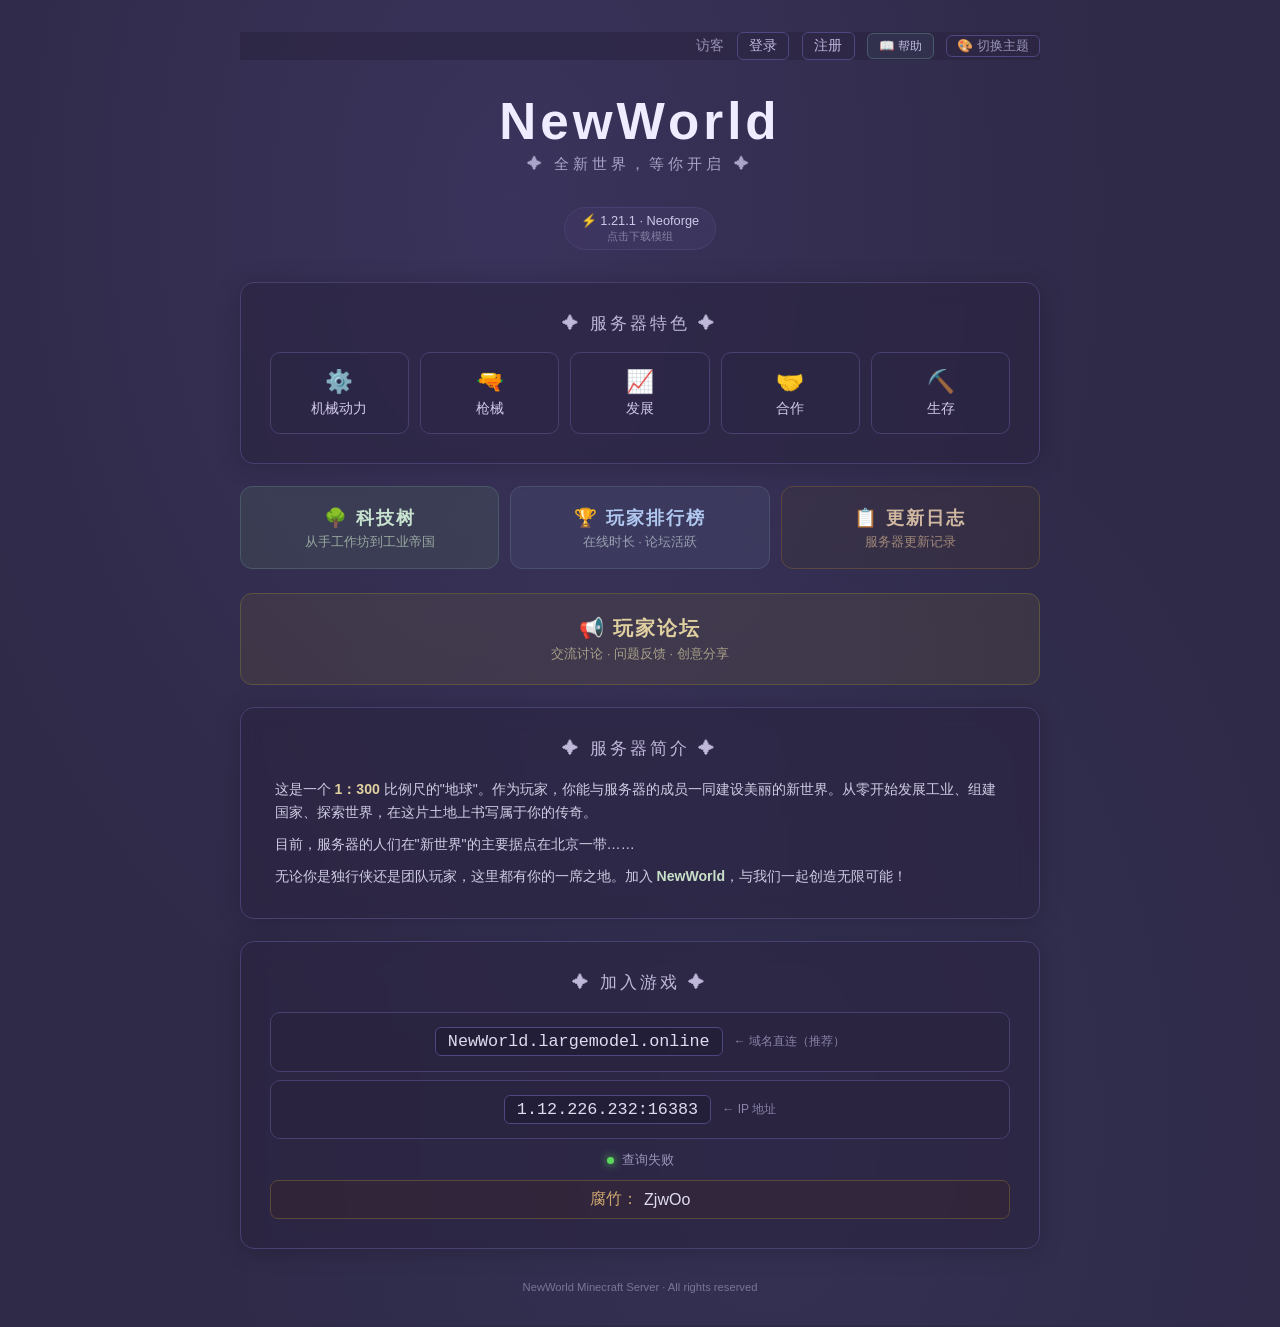
==== commit e26bf987: "Add player stats, wiki, changelog" ====
--- a/index.html
+++ b/index.html
@@ -84,11 +84,12 @@
 <body>
 <div class="container">
   <div class="top-bar">
-    <span id="authDisplay"><span class="guest">访客</span></span>
+    <span id="authDisplay"><span class="guest">访客</span></span><span class="unread-badge" style="display:none;background:#d04040;color:#fff;border-radius:999px;padding:1px 6px;font-size:.65rem;font-weight:600;vertical-align:super;margin-left:2px">0</span>
     <a id="authBtn" onclick="showLogin()">登录</a>
     <a id="regBtn" onclick="showRegister()">注册</a>
     <a id="profileBtn" style="display:none;background:rgba(90,80,160,.5);border-color:#6a6298;color:#e4e0f0;font-weight:500;padding:.3rem .9rem;font-size:.85rem;border-radius:6px" href="/profile">我的</a>
-    <a id="adminBtn" href="/admin" style="display:none;background:rgba(120,60,60,.4);border-color:#7a5a5a;color:#e0d0d0;font-weight:500;padding:.3rem .9rem;font-size:.85rem;border-radius:6px">⚙️ 管理</a>
+      <a id="adminBtn" href="/admin" style="display:none;background:rgba(120,60,60,.4);border-color:#7a5a5a;color:#e0d0d0;font-weight:500;padding:.3rem .9rem;font-size:.85rem;border-radius:6px">⚙️ 管理</a>
+    <a href="/wiki" style="background:rgba(60,80,100,.25);border-color:#4a5a68;padding:.2rem .65rem;font-size:.78rem">📖 帮助</a>
     <a id="logoutBtn" style="display:none;background:rgba(130,50,50,.5);border-color:#6a3a3a;color:#e0c8c8;font-weight:500" onclick="logout()">退出登录</a>
     <span class="theme-switcher-wrap"></span>
   </div>
@@ -119,6 +120,12 @@
         <div style="background:rgba(75,85,120,.25);border:1px solid #4a5070;border-radius:12px;padding:1.1rem;text-align:center;transition:.25s">
           <div style="font-size:1.15rem;font-weight:600;color:#b0c8f0;letter-spacing:2px">🏆 玩家排行榜</div>
           <div style="font-size:.8rem;color:#98a0b0;margin-top:.25rem">在线时长 · 论坛活跃</div>
+        </div>
+      </a>
+      <a href="/changelog" style="text-decoration:none;flex:1;min-width:200px">
+        <div style="background:rgba(65,55,45,.25);border:1px solid #5a4840;border-radius:12px;padding:1.1rem;text-align:center;transition:.25s">
+          <div style="font-size:1.15rem;font-weight:600;color:#d0b8a0;letter-spacing:2px">📋 更新日志</div>
+          <div style="font-size:.8rem;color:#a08878;margin-top:.25rem">服务器更新记录</div>
         </div>
       </a>
       </div>
@@ -408,6 +415,7 @@
 initTheme();
 initBackTop();
 initLightbox();
+initUnreadBadge();
 (function(){var c,t;document.addEventListener('mouseover',function(e){var a=e.target.closest('[data-u]');if(!a||a.dataset.t)return;var u=a.dataset.u;a.dataset.t=setTimeout(function(){if(!c){c=document.createElement('div');c.className='uc';c.innerHTML='<div class="p"></div><div class="n"></div><div class="r"></div>';document.body.appendChild(c)}var r=a.getBoundingClientRect(),p=c.querySelector('.p'),n=c.querySelector('.n'),l=c.querySelector('.r');p.innerHTML='';var i=a.querySelector('img');if(i)p.appendChild(i.cloneNode());else p.textContent=u.charAt(0).toUpperCase();n.textContent=u;l.textContent=a.dataset.r||'用户';c.classList.add('s');var x=r.left+r.width/2-75,y=r.top-c.offsetHeight-10;if(y<10)y=r.bottom+10;c.style.left=Math.max(5,x)+'px';c.style.top=y+'px'},1000)}),document.addEventListener('mouseout',function(e){var a=e.target.closest('[data-u]');if(!a)return;if(a.dataset.t){clearTimeout(parseInt(a.dataset.t));delete a.dataset.t}if(c)c.classList.remove('s')})})();
 document.addEventListener('click',function(e){var a=e.target.closest('[data-u]');if(a&&!a.closest('.uc')){e.stopPropagation();if(a.dataset.u)window.location.href='/user?username='+encodeURIComponent(a.dataset.u)}});
 </script>
